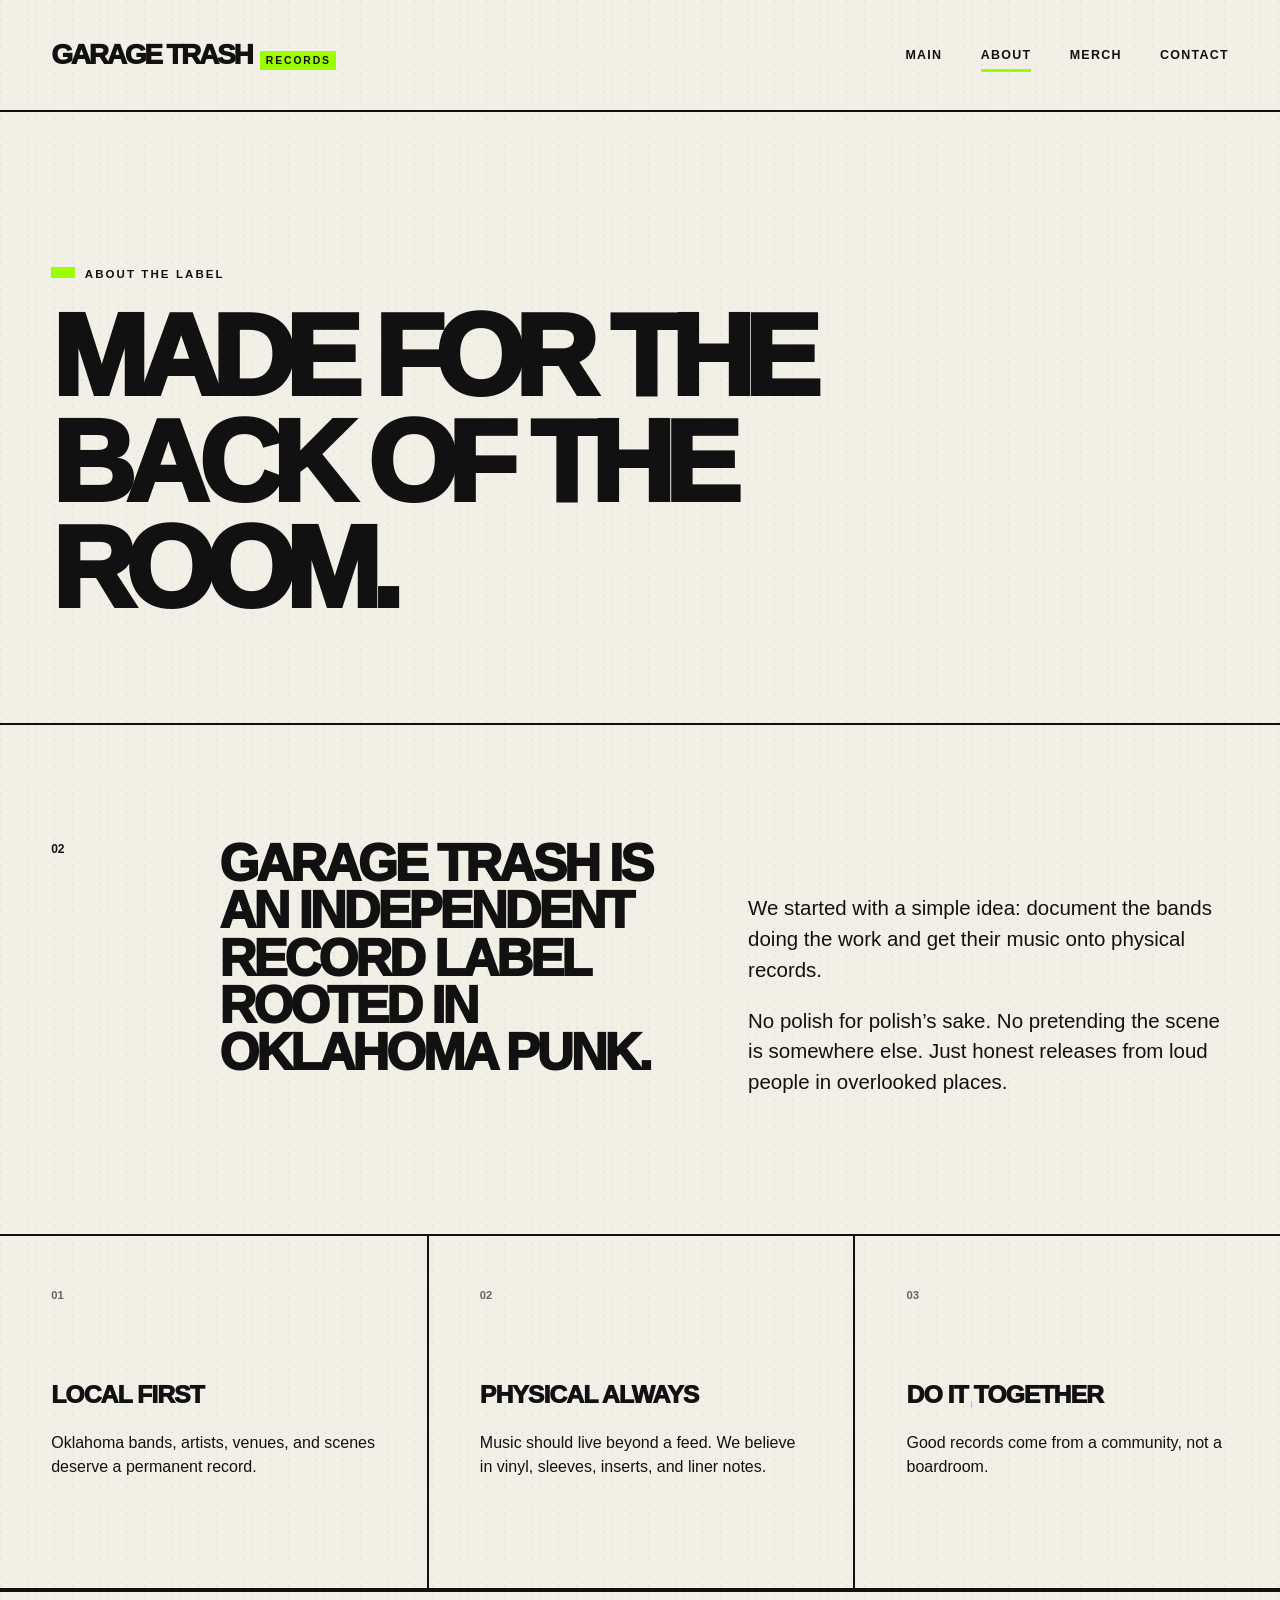
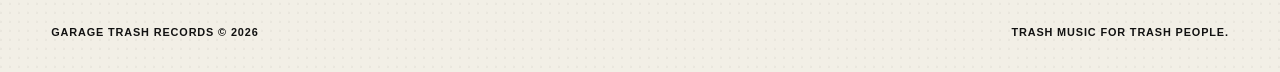
==== about.html @ 35a4554d "scaffold proof of concept" ====
<!doctype html>
<html lang="en">
<head>
  <meta charset="utf-8">
  <meta name="viewport" content="width=device-width, initial-scale=1">
  <meta name="description" content="About Garage Trash Records, an independent Oklahoma punk label.">
  <title>About | Garage Trash Records</title>
  <link rel="stylesheet" href="styles.css">
</head>
<body>
  <a class="skip-link" href="#main-content">Skip to content</a>

  <header class="site-header">
    <a class="wordmark" href="index.html" aria-label="Garage Trash Records home">
      <span>Garage Trash</span>
      <small>Records</small>
    </a>
    <nav class="site-nav" aria-label="Main navigation">
      <a href="index.html">Main</a>
      <a href="about.html" aria-current="page">About</a>
      <a href="merch.html">Merch</a>
      <a href="contact.html">Contact</a>
    </nav>
  </header>

  <main id="main-content">
    <header class="page-hero">
      <p class="eyebrow">About the label</p>
      <h1>Made for the<br>back of the room.</h1>
    </header>

    <section class="story-grid">
      <p class="section-number" aria-hidden="true">02</p>
      <div>
        <h2>Garage Trash is an independent record label rooted in Oklahoma punk.</h2>
      </div>
      <div class="prose">
        <p>We started with a simple idea: document the bands doing the work and get their music onto physical records.</p>
        <p>No polish for polish’s sake. No pretending the scene is somewhere else. Just honest releases from loud people in overlooked places.</p>
      </div>
    </section>

    <section class="values" aria-label="Our values">
      <article>
        <span>01</span>
        <h3>Local first</h3>
        <p>Oklahoma bands, artists, venues, and scenes deserve a permanent record.</p>
      </article>
      <article>
        <span>02</span>
        <h3>Physical always</h3>
        <p>Music should live beyond a feed. We believe in vinyl, sleeves, inserts, and liner notes.</p>
      </article>
      <article>
        <span>03</span>
        <h3>Do it together</h3>
        <p>Good records come from a community, not a boardroom.</p>
      </article>
    </section>
  </main>

  <footer class="site-footer">
    <p>Garage Trash Records <span aria-hidden="true">©</span> 2026</p>
    <p>Trash music for trash people.</p>
  </footer>
</body>
</html>
---- styles.css ----
:root {
  --ink: #111111;
  --paper: #f2efe6;
  --green: #9cff00;
  --white: #ffffff;
  --line: 2px solid var(--ink);
  --gutter: clamp(1rem, 4vw, 4rem);
}

* {
  box-sizing: border-box;
}

html {
  scroll-behavior: smooth;
}

body {
  margin: 0;
  color: var(--ink);
  background:
    radial-gradient(circle at 10% 20%, rgb(17 17 17 / 4%) 0 1px, transparent 1.5px) 0 0 / 9px 9px,
    var(--paper);
  font-family: Arial, Helvetica, sans-serif;
  font-size: 1rem;
  line-height: 1.5;
}

img {
  display: block;
  max-width: 100%;
}

a {
  color: inherit;
}

.skip-link {
  position: fixed;
  z-index: 100;
  top: 0.5rem;
  left: 0.5rem;
  padding: 0.7rem 1rem;
  background: var(--green);
  font-weight: 900;
  transform: translateY(-150%);
}

.skip-link:focus {
  transform: translateY(0);
}

.site-header {
  display: flex;
  align-items: center;
  justify-content: space-between;
  min-height: 7rem;
  padding: 1rem var(--gutter);
  border-bottom: var(--line);
}

.wordmark {
  display: inline-flex;
  align-items: baseline;
  gap: 0.55rem;
  text-decoration: none;
  text-transform: uppercase;
}

.wordmark span {
  font-size: clamp(1.15rem, 2.4vw, 1.75rem);
  font-weight: 1000;
  letter-spacing: -0.08em;
}

.wordmark small {
  padding: 0.1rem 0.35rem;
  background: var(--green);
  font-size: 0.65rem;
  font-weight: 900;
  letter-spacing: 0.18em;
}

.site-nav {
  display: flex;
  gap: clamp(1rem, 3vw, 2.5rem);
}

.site-nav a {
  position: relative;
  font-size: 0.78rem;
  font-weight: 900;
  letter-spacing: 0.1em;
  text-decoration: none;
  text-transform: uppercase;
}

.site-nav a::after {
  position: absolute;
  right: 0;
  bottom: -0.45rem;
  left: 0;
  height: 3px;
  background: var(--green);
  content: "";
  transform: scaleX(0);
  transition: transform 160ms ease;
}

.site-nav a:hover::after,
.site-nav a:focus-visible::after,
.site-nav a[aria-current="page"]::after {
  transform: scaleX(1);
}

.hero {
  display: grid;
  grid-template-columns: minmax(0, 1fr) minmax(20rem, 0.8fr);
  min-height: calc(100vh - 7rem);
  border-bottom: var(--line);
}

.hero-copy {
  display: flex;
  flex-direction: column;
  justify-content: center;
  padding: clamp(3rem, 8vw, 8rem) var(--gutter);
}

.eyebrow {
  margin: 0 0 1.25rem;
  font-size: 0.72rem;
  font-weight: 900;
  letter-spacing: 0.18em;
  text-transform: uppercase;
}

.eyebrow::before {
  display: inline-block;
  width: 1.5rem;
  height: 0.65rem;
  margin-right: 0.6rem;
  background: var(--green);
  content: "";
}

h1,
h2,
h3,
p {
  margin-top: 0;
}

h1,
h2,
h3 {
  line-height: 0.92;
  text-transform: uppercase;
}

h1 {
  max-width: 10ch;
  margin-bottom: 2rem;
  font-size: clamp(3.8rem, 9vw, 9rem);
  font-weight: 1000;
  letter-spacing: -0.085em;
}

h2 {
  font-size: clamp(2rem, 5vw, 4.75rem);
  font-weight: 1000;
  letter-spacing: -0.06em;
}

h3 {
  font-size: 1.55rem;
  font-weight: 1000;
  letter-spacing: -0.04em;
}

.intro {
  max-width: 38rem;
  margin-bottom: 2rem;
  font-size: clamp(1.05rem, 1.6vw, 1.35rem);
}

.button-row {
  display: flex;
  align-items: center;
  flex-wrap: wrap;
  gap: 1.4rem;
}

.button {
  display: inline-block;
  width: fit-content;
  padding: 0.95rem 1.2rem;
  border: var(--line);
  background: var(--green);
  box-shadow: 5px 5px 0 var(--ink);
  font-size: 0.78rem;
  font-weight: 900;
  letter-spacing: 0.08em;
  text-decoration: none;
  text-transform: uppercase;
  transition: box-shadow 120ms ease, transform 120ms ease;
}

.button:hover,
.button:focus-visible {
  box-shadow: 2px 2px 0 var(--ink);
  transform: translate(3px, 3px);
}

.button-dark {
  border-color: var(--paper);
  color: var(--ink);
  box-shadow: 5px 5px 0 var(--paper);
}

.text-link {
  font-weight: 900;
  text-underline-offset: 0.3rem;
}

.hero-art {
  position: relative;
  min-height: 35rem;
  margin: 0;
  overflow: hidden;
  border-left: var(--line);
  background: var(--ink);
}

.hero-art::after {
  position: absolute;
  right: -2rem;
  bottom: 3rem;
  padding: 0.25rem 3rem;
  border: 2px solid var(--ink);
  background: var(--green);
  content: "PLAY LOUD";
  font-weight: 1000;
  letter-spacing: 0.12em;
  transform: rotate(-8deg);
}

.hero-art img {
  width: 100%;
  height: 100%;
  object-fit: cover;
  filter: contrast(1.08);
}

.announcement {
  display: grid;
  grid-template-columns: 1.2fr 1fr auto;
  align-items: center;
  gap: 3rem;
  padding: clamp(3rem, 6vw, 6rem) var(--gutter);
  color: var(--paper);
  background: var(--ink);
  border-bottom: var(--line);
}

.announcement h2 {
  margin-bottom: 0;
  color: var(--green);
}

.announcement p {
  max-width: 32rem;
  margin-bottom: 0;
  font-size: 1.1rem;
}

.manifesto,
.story-grid {
  display: grid;
  grid-template-columns: 0.25fr 1fr 1fr;
  gap: 3rem;
  padding: clamp(4rem, 9vw, 9rem) var(--gutter);
}

.manifesto > p:last-child,
.story-grid .prose {
  max-width: 31rem;
  align-self: end;
  font-size: clamp(1.1rem, 1.6vw, 1.35rem);
}

.section-number {
  font-size: 0.75rem;
  font-weight: 900;
}

.page-hero {
  padding: clamp(5rem, 12vw, 11rem) var(--gutter) clamp(4rem, 8vw, 7rem);
  border-bottom: var(--line);
}

.page-hero h1 {
  max-width: 12ch;
  margin-bottom: 0;
}

.page-hero.compact {
  padding-block: clamp(4rem, 8vw, 7rem);
}

.story-grid {
  border-bottom: var(--line);
}

.story-grid h2 {
  font-size: clamp(2rem, 4vw, 4rem);
}

.values {
  display: grid;
  grid-template-columns: repeat(3, 1fr);
  border-bottom: var(--line);
}

.values article {
  min-height: 22rem;
  padding: clamp(2rem, 4vw, 4rem);
}

.values article + article {
  border-left: var(--line);
}

.values span {
  display: block;
  margin-bottom: 5rem;
  color: #666;
  font-size: 0.7rem;
  font-weight: 900;
}

.values h3 {
  text-decoration: underline;
  text-decoration-color: var(--green);
  text-decoration-thickness: 0.45rem;
  text-underline-offset: -0.1rem;
}

.values p {
  max-width: 23rem;
}

.product-feature {
  display: grid;
  grid-template-columns: minmax(20rem, 0.9fr) 1.1fr;
  gap: clamp(3rem, 8vw, 8rem);
  align-items: center;
  padding: clamp(3rem, 8vw, 8rem) var(--gutter);
  border-bottom: var(--line);
}

.record-art {
  position: relative;
  isolation: isolate;
}

.record-art img {
  position: relative;
  z-index: 2;
  width: min(100%, 36rem);
  aspect-ratio: 1;
  border: var(--line);
  object-fit: cover;
  box-shadow: 12px 12px 0 var(--green);
}

.record-disc {
  position: absolute;
  z-index: 1;
  top: 5%;
  right: -12%;
  width: 90%;
  aspect-ratio: 1;
  border-radius: 50%;
  background: repeating-radial-gradient(circle, #222 0 4px, #111 5px 8px);
}

.record-disc::after {
  position: absolute;
  top: 39%;
  left: 39%;
  width: 22%;
  aspect-ratio: 1;
  border-radius: 50%;
  background: var(--green);
  content: "";
}

.product-copy {
  position: relative;
  z-index: 3;
}

.product-copy h2 {
  margin-bottom: 1.5rem;
}

.product-copy > p:not(.eyebrow) {
  max-width: 38rem;
  font-size: 1.1rem;
}

.product-price {
  font-weight: 900;
  text-transform: uppercase;
}

.product-copy .button {
  margin-block: 1rem 2.5rem;
}

.release-details {
  max-width: 38rem;
  margin: 0;
  border-top: var(--line);
}

.release-details div {
  display: grid;
  grid-template-columns: 8rem 1fr;
  padding: 0.75rem 0;
  border-bottom: 1px solid var(--ink);
}

.release-details dt {
  font-size: 0.7rem;
  font-weight: 900;
  letter-spacing: 0.1em;
  text-transform: uppercase;
}

.release-details dd {
  margin: 0;
}

.empty-shelf {
  padding: clamp(4rem, 9vw, 9rem) var(--gutter);
  background: var(--green);
}

.empty-shelf h2 {
  max-width: 16ch;
  margin-bottom: 0;
}

.contact-grid {
  display: grid;
  grid-template-columns: repeat(2, 1fr);
  border-bottom: var(--line);
}

.contact-grid > div {
  min-height: 28rem;
  padding: clamp(3rem, 6vw, 6rem) var(--gutter);
}

.contact-grid > div + div {
  border-left: var(--line);
}

.contact-grid h2 {
  font-size: clamp(1.8rem, 4vw, 4rem);
  text-transform: none;
}

.contact-grid h2 a {
  text-decoration-color: var(--green);
  text-decoration-thickness: 0.4rem;
  text-underline-offset: 0.15rem;
}

.contact-grid p:last-child {
  max-width: 32rem;
  font-size: 1.1rem;
}

.contact-note {
  display: flex;
  align-items: center;
  justify-content: center;
  gap: 1rem;
  padding: 3rem var(--gutter);
  color: var(--paper);
  background: var(--ink);
  text-align: center;
}

.contact-note span {
  color: var(--green);
  font-size: 1.5rem;
}

.contact-note p {
  margin: 0;
}

.site-footer {
  display: flex;
  justify-content: space-between;
  gap: 2rem;
  padding: 2rem var(--gutter);
  border-top: var(--line);
  font-size: 0.68rem;
  font-weight: 900;
  letter-spacing: 0.08em;
  text-transform: uppercase;
}

.site-footer p {
  margin: 0;
}

@media (max-width: 800px) {
  .site-header {
    align-items: flex-start;
    flex-direction: column;
    gap: 1.25rem;
    padding-block: 1.25rem;
  }

  .site-nav {
    width: 100%;
    justify-content: space-between;
    gap: 0.5rem;
  }

  .hero,
  .product-feature {
    grid-template-columns: 1fr;
  }

  .hero {
    min-height: auto;
  }

  .hero-art {
    min-height: 75vw;
    border-top: var(--line);
    border-left: 0;
  }

  .announcement {
    grid-template-columns: 1fr;
    gap: 1.5rem;
  }

  .manifesto,
  .story-grid {
    grid-template-columns: 2rem 1fr;
    gap: 1rem;
  }

  .manifesto > p:last-child,
  .story-grid .prose {
    grid-column: 2;
  }

  .values {
    grid-template-columns: 1fr;
  }

  .values article {
    min-height: auto;
  }

  .values article + article {
    border-top: var(--line);
    border-left: 0;
  }

  .values span {
    margin-bottom: 3rem;
  }

  .record-art {
    max-width: 80vw;
  }

  .contact-grid {
    grid-template-columns: 1fr;
  }

  .contact-grid > div {
    min-height: auto;
  }

  .contact-grid > div + div {
    border-top: var(--line);
    border-left: 0;
  }
}

@media (max-width: 480px) {
  h1 {
    font-size: clamp(3.25rem, 19vw, 5rem);
  }

  .site-nav a {
    font-size: 0.65rem;
  }

  .wordmark small {
    display: none;
  }

  .release-details div {
    grid-template-columns: 6rem 1fr;
  }

  .site-footer {
    flex-direction: column;
    gap: 0.5rem;
  }
}

@media (prefers-reduced-motion: reduce) {
  html {
    scroll-behavior: auto;
  }

  *,
  *::before,
  *::after {
    transition-duration: 0.01ms !important;
  }
}
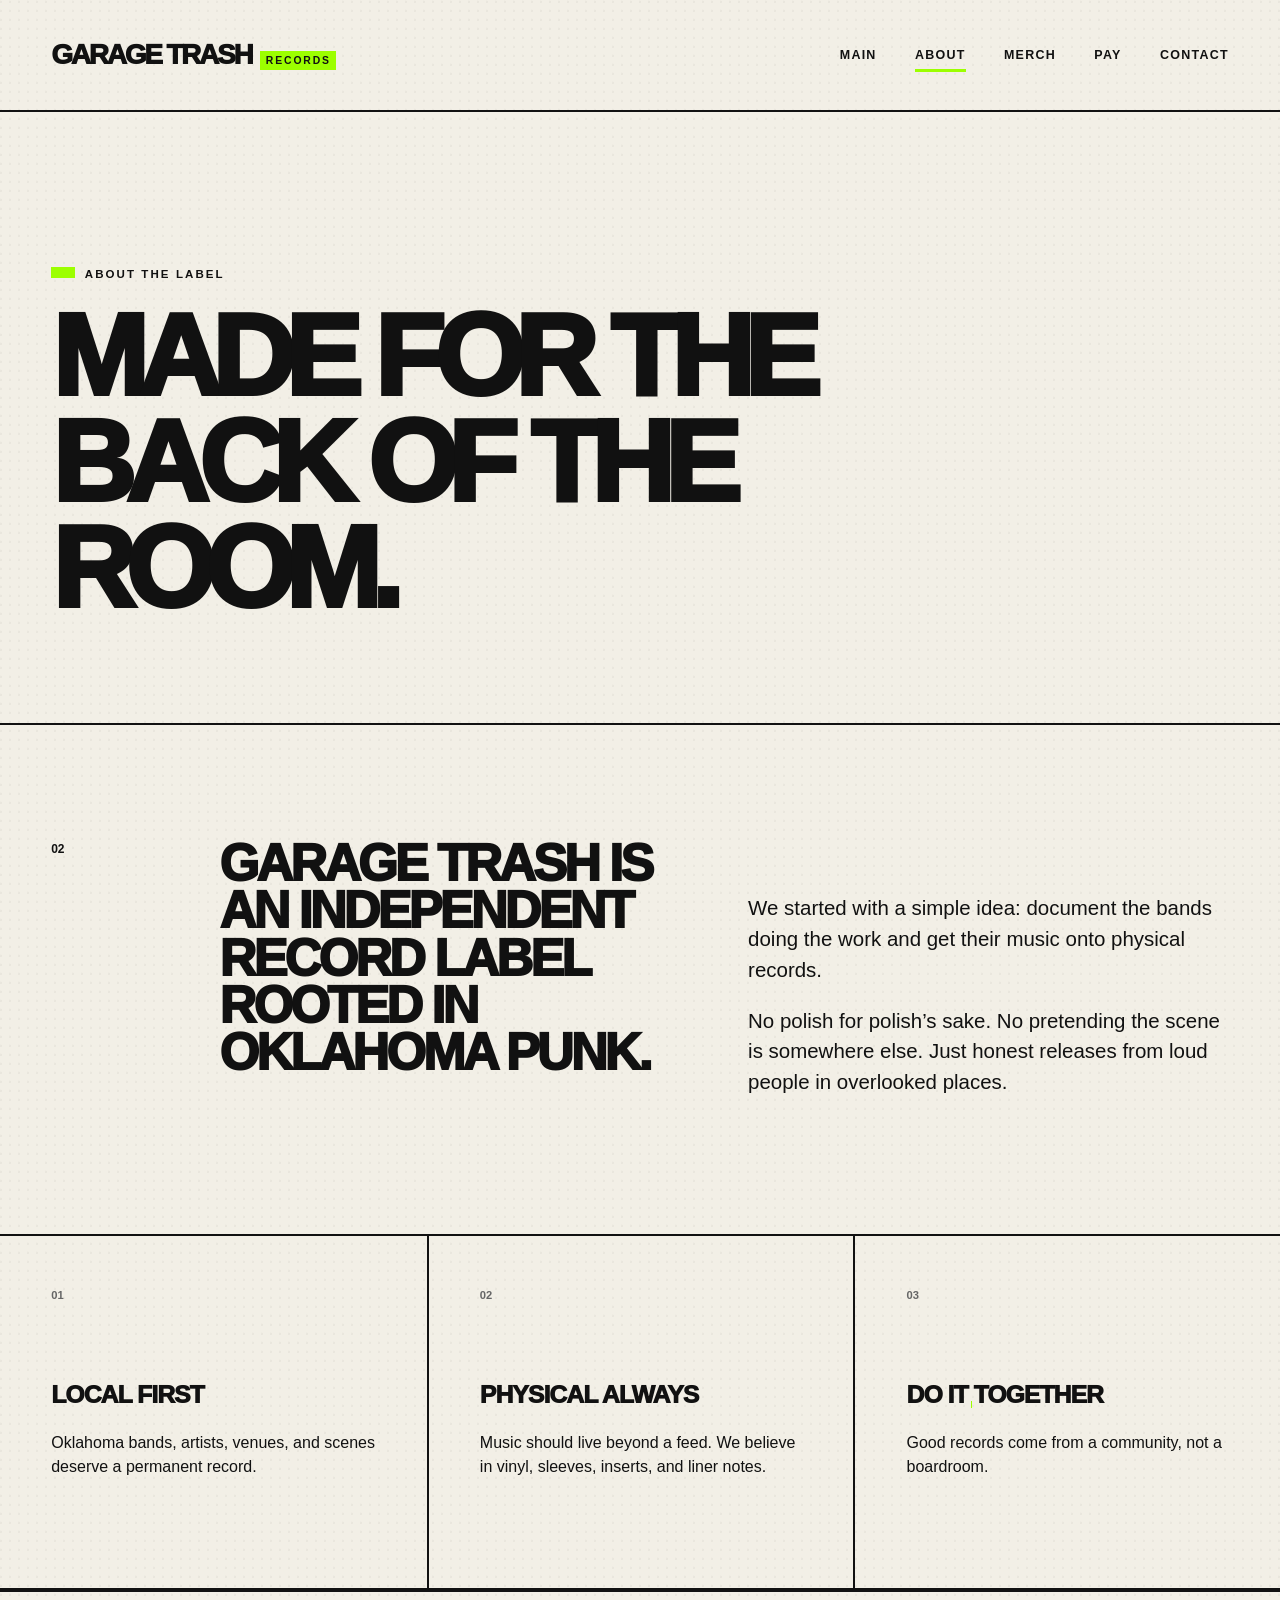
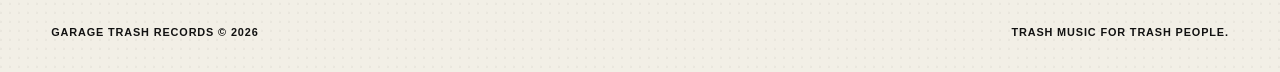
==== commit 0e85f49a: "pay page" ====
--- a/about.html
+++ b/about.html
@@ -19,6 +19,7 @@
       <a href="index.html">Main</a>
       <a href="about.html" aria-current="page">About</a>
       <a href="merch.html">Merch</a>
+      <a href="pay.html">Pay</a>
       <a href="contact.html">Contact</a>
     </nav>
   </header>
--- a/styles.css
+++ b/styles.css
@@ -415,7 +415,11 @@
   text-transform: uppercase;
 }
 
-.product-copy .button {
+.product-copy > .button {
+  margin-block: 1rem 2.5rem;
+}
+
+.product-actions {
   margin-block: 1rem 2.5rem;
 }
 
@@ -504,6 +508,139 @@
   margin: 0;
 }
 
+.payment-main {
+  min-height: calc(100vh - 7rem);
+}
+
+.payment-hero {
+  display: grid;
+  grid-template-columns: minmax(0, 1fr) minmax(18rem, 0.55fr);
+  align-items: end;
+  gap: clamp(2rem, 8vw, 8rem);
+  padding: clamp(4rem, 9vw, 8rem) var(--gutter);
+  border-bottom: var(--line);
+}
+
+.payment-hero .eyebrow {
+  grid-column: 1 / -1;
+  margin-bottom: clamp(-1rem, -2vw, -2rem);
+}
+
+.payment-hero h1 {
+  margin-bottom: 0;
+}
+
+.payment-hero > p:last-child {
+  max-width: 34rem;
+  margin-bottom: 0.75rem;
+  font-size: clamp(1.05rem, 1.8vw, 1.35rem);
+}
+
+.payment-options {
+  display: grid;
+  grid-template-columns: minmax(18rem, 0.8fr) minmax(22rem, 1.2fr);
+  gap: clamp(3rem, 8vw, 8rem);
+  padding: clamp(3rem, 8vw, 7rem) var(--gutter);
+  color: var(--paper);
+  background: var(--ink);
+}
+
+.payment-heading {
+  display: grid;
+  grid-template-columns: 2rem 1fr;
+  gap: 1rem;
+}
+
+.payment-heading h2 {
+  margin-bottom: 0;
+  color: var(--green);
+}
+
+.payment-list {
+  border-top: 2px solid var(--paper);
+}
+
+.payment-option {
+  display: grid;
+  grid-template-columns: 3.25rem 1fr auto;
+  align-items: center;
+  gap: 1rem;
+  min-height: 6.75rem;
+  padding: 1rem 0.5rem;
+  border-bottom: 2px solid var(--paper);
+  text-decoration: none;
+  transition: color 120ms ease, padding 120ms ease;
+}
+
+.payment-option:hover,
+.payment-option:focus-visible {
+  padding-inline: 1rem;
+  color: var(--green);
+}
+
+.payment-option:focus-visible {
+  outline: 3px solid var(--green);
+  outline-offset: 4px;
+}
+
+.payment-mark {
+  display: grid;
+  width: 3.25rem;
+  aspect-ratio: 1;
+  place-items: center;
+  border: 2px solid currentColor;
+  font-size: 1.4rem;
+  font-weight: 1000;
+}
+
+.payment-name {
+  font-size: clamp(1.45rem, 3vw, 2.25rem);
+  font-weight: 1000;
+  letter-spacing: -0.04em;
+  line-height: 1;
+  text-transform: uppercase;
+}
+
+.payment-name small {
+  display: block;
+  margin-top: 0.55rem;
+  font-size: 0.7rem;
+  font-weight: 700;
+  letter-spacing: 0.06em;
+  line-height: 1.2;
+  text-transform: none;
+}
+
+.payment-arrow {
+  font-size: 1.75rem;
+  font-weight: 900;
+}
+
+.payment-reminder {
+  display: flex;
+  align-items: center;
+  justify-content: center;
+  gap: 1.25rem;
+  padding: 2.5rem var(--gutter);
+  background: var(--green);
+}
+
+.payment-reminder span {
+  display: grid;
+  flex: 0 0 auto;
+  width: 2.5rem;
+  aspect-ratio: 1;
+  place-items: center;
+  border: var(--line);
+  border-radius: 50%;
+  font-weight: 1000;
+}
+
+.payment-reminder p {
+  max-width: 58rem;
+  margin: 0;
+}
+
 .site-footer {
   display: flex;
   justify-content: space-between;
@@ -535,7 +672,9 @@
   }
 
   .hero,
-  .product-feature {
+  .product-feature,
+  .payment-hero,
+  .payment-options {
     grid-template-columns: 1fr;
   }
 
@@ -598,6 +737,11 @@
     border-top: var(--line);
     border-left: 0;
   }
+
+  .payment-hero .eyebrow {
+    grid-column: auto;
+    margin-bottom: 0;
+  }
 }
 
 @media (max-width: 480px) {
@@ -606,7 +750,7 @@
   }
 
   .site-nav a {
-    font-size: 0.65rem;
+    font-size: 0.6rem;
   }
 
   .wordmark small {
@@ -620,6 +764,19 @@
   .site-footer {
     flex-direction: column;
     gap: 0.5rem;
+  }
+
+  .payment-option {
+    grid-template-columns: 2.75rem 1fr auto;
+    min-height: 6rem;
+  }
+
+  .payment-mark {
+    width: 2.75rem;
+  }
+
+  .payment-reminder {
+    align-items: flex-start;
   }
 }
 
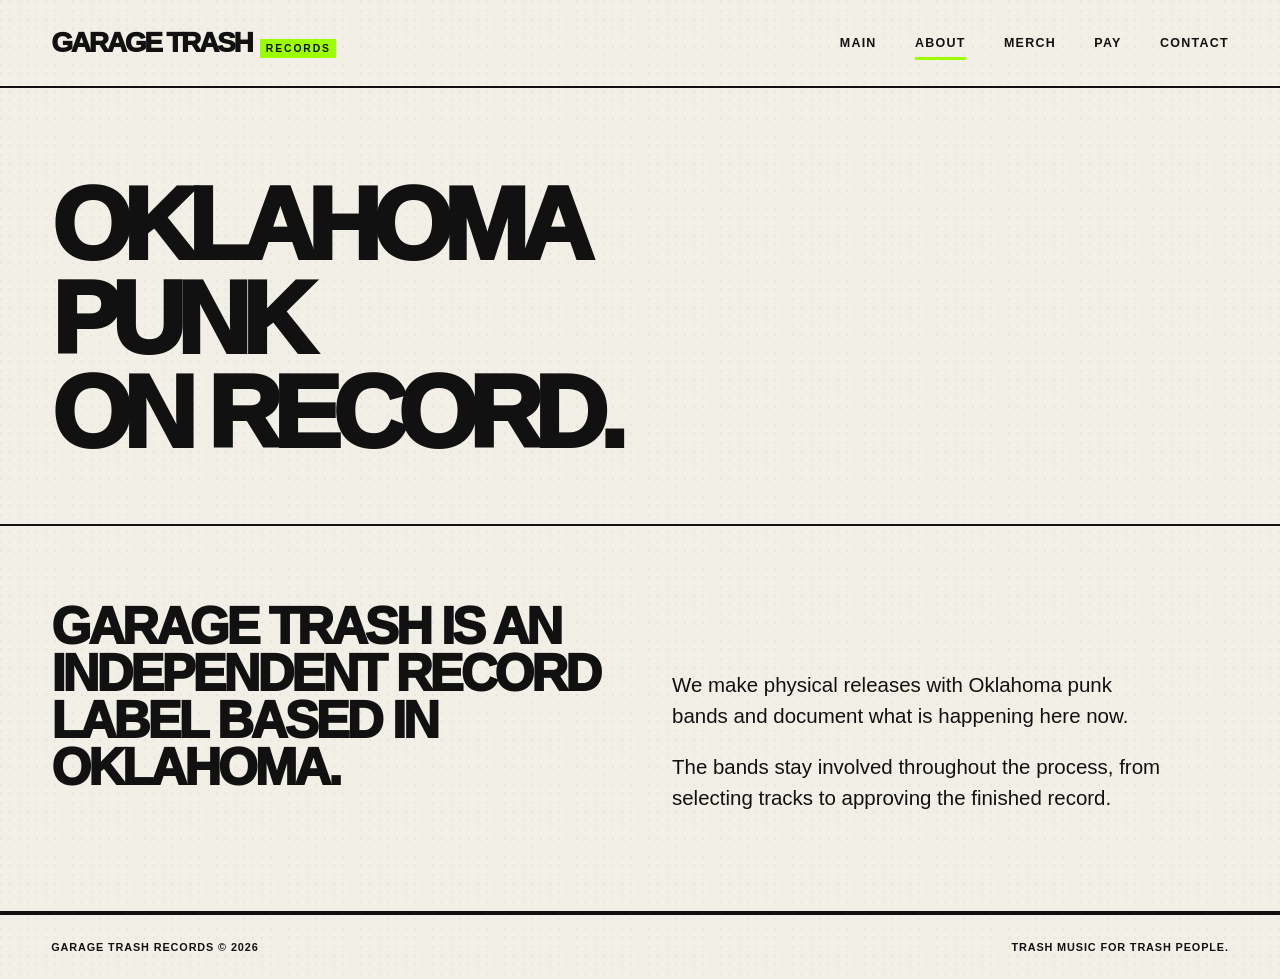
==== commit 6c33b47a: "edits, plus venmo" ====
--- a/about.html
+++ b/about.html
@@ -26,37 +26,17 @@
 
   <main id="main-content">
     <header class="page-hero">
-      <p class="eyebrow">About the label</p>
-      <h1>Made for the<br>back of the room.</h1>
+      <h1>Oklahoma punk<br>on record.</h1>
     </header>
 
     <section class="story-grid">
-      <p class="section-number" aria-hidden="true">02</p>
       <div>
-        <h2>Garage Trash is an independent record label rooted in Oklahoma punk.</h2>
+        <h2>Garage Trash is an independent record label based in Oklahoma.</h2>
       </div>
       <div class="prose">
-        <p>We started with a simple idea: document the bands doing the work and get their music onto physical records.</p>
-        <p>No polish for polish’s sake. No pretending the scene is somewhere else. Just honest releases from loud people in overlooked places.</p>
+        <p>We make physical releases with Oklahoma punk bands and document what is happening here now.</p>
+        <p>The bands stay involved throughout the process, from selecting tracks to approving the finished record.</p>
       </div>
-    </section>
-
-    <section class="values" aria-label="Our values">
-      <article>
-        <span>01</span>
-        <h3>Local first</h3>
-        <p>Oklahoma bands, artists, venues, and scenes deserve a permanent record.</p>
-      </article>
-      <article>
-        <span>02</span>
-        <h3>Physical always</h3>
-        <p>Music should live beyond a feed. We believe in vinyl, sleeves, inserts, and liner notes.</p>
-      </article>
-      <article>
-        <span>03</span>
-        <h3>Do it together</h3>
-        <p>Good records come from a community, not a boardroom.</p>
-      </article>
     </section>
   </main>
 
--- a/styles.css
+++ b/styles.css
@@ -54,8 +54,8 @@
   display: flex;
   align-items: center;
   justify-content: space-between;
-  min-height: 7rem;
-  padding: 1rem var(--gutter);
+  min-height: 5.5rem;
+  padding: 0.85rem var(--gutter);
   border-bottom: var(--line);
 }
 
@@ -116,7 +116,7 @@
 .hero {
   display: grid;
   grid-template-columns: minmax(0, 1fr) minmax(20rem, 0.8fr);
-  min-height: calc(100vh - 7rem);
+  min-height: clamp(38rem, calc(100vh - 5.5rem), 52rem);
   border-bottom: var(--line);
 }
 
@@ -124,7 +124,7 @@
   display: flex;
   flex-direction: column;
   justify-content: center;
-  padding: clamp(3rem, 8vw, 8rem) var(--gutter);
+  padding: clamp(3rem, 6vw, 6rem) var(--gutter);
 }
 
 .eyebrow {
@@ -146,14 +146,12 @@
 
 h1,
 h2,
-h3,
 p {
   margin-top: 0;
 }
 
 h1,
-h2,
-h3 {
+h2 {
   line-height: 0.92;
   text-transform: uppercase;
 }
@@ -170,12 +168,6 @@
   font-size: clamp(2rem, 5vw, 4.75rem);
   font-weight: 1000;
   letter-spacing: -0.06em;
-}
-
-h3 {
-  font-size: 1.55rem;
-  font-weight: 1000;
-  letter-spacing: -0.04em;
 }
 
 .intro {
@@ -256,8 +248,8 @@
   display: grid;
   grid-template-columns: 1.2fr 1fr auto;
   align-items: center;
-  gap: 3rem;
-  padding: clamp(3rem, 6vw, 6rem) var(--gutter);
+  gap: clamp(1.5rem, 3vw, 3rem);
+  padding: clamp(2.5rem, 4vw, 4rem) var(--gutter);
   color: var(--paper);
   background: var(--ink);
   border-bottom: var(--line);
@@ -277,9 +269,9 @@
 .manifesto,
 .story-grid {
   display: grid;
-  grid-template-columns: 0.25fr 1fr 1fr;
-  gap: 3rem;
-  padding: clamp(4rem, 9vw, 9rem) var(--gutter);
+  grid-template-columns: 1fr 1fr;
+  gap: clamp(2rem, 5vw, 5rem);
+  padding: clamp(3rem, 6vw, 6rem) var(--gutter);
 }
 
 .manifesto > p:last-child,
@@ -289,23 +281,19 @@
   font-size: clamp(1.1rem, 1.6vw, 1.35rem);
 }
 
-.section-number {
-  font-size: 0.75rem;
-  font-weight: 900;
-}
-
 .page-hero {
-  padding: clamp(5rem, 12vw, 11rem) var(--gutter) clamp(4rem, 8vw, 7rem);
+  padding: clamp(3.5rem, 7vw, 7rem) var(--gutter) clamp(3rem, 5vw, 5rem);
   border-bottom: var(--line);
 }
 
 .page-hero h1 {
   max-width: 12ch;
   margin-bottom: 0;
+  font-size: clamp(3.8rem, 8vw, 7rem);
 }
 
 .page-hero.compact {
-  padding-block: clamp(4rem, 8vw, 7rem);
+  padding-block: clamp(3rem, 5vw, 5rem);
 }
 
 .story-grid {
@@ -316,46 +304,12 @@
   font-size: clamp(2rem, 4vw, 4rem);
 }
 
-.values {
-  display: grid;
-  grid-template-columns: repeat(3, 1fr);
-  border-bottom: var(--line);
-}
-
-.values article {
-  min-height: 22rem;
-  padding: clamp(2rem, 4vw, 4rem);
-}
-
-.values article + article {
-  border-left: var(--line);
-}
-
-.values span {
-  display: block;
-  margin-bottom: 5rem;
-  color: #666;
-  font-size: 0.7rem;
-  font-weight: 900;
-}
-
-.values h3 {
-  text-decoration: underline;
-  text-decoration-color: var(--green);
-  text-decoration-thickness: 0.45rem;
-  text-underline-offset: -0.1rem;
-}
-
-.values p {
-  max-width: 23rem;
-}
-
 .product-feature {
   display: grid;
   grid-template-columns: minmax(20rem, 0.9fr) 1.1fr;
-  gap: clamp(3rem, 8vw, 8rem);
+  gap: clamp(3rem, 6vw, 6rem);
   align-items: center;
-  padding: clamp(3rem, 8vw, 8rem) var(--gutter);
+  padding: clamp(3rem, 6vw, 6rem) var(--gutter);
   border-bottom: var(--line);
 }
 
@@ -415,12 +369,8 @@
   text-transform: uppercase;
 }
 
-.product-copy > .button {
-  margin-block: 1rem 2.5rem;
-}
-
 .product-actions {
-  margin-block: 1rem 2.5rem;
+  margin-block: 1rem 2rem;
 }
 
 .release-details {
@@ -448,7 +398,7 @@
 }
 
 .empty-shelf {
-  padding: clamp(4rem, 9vw, 9rem) var(--gutter);
+  padding: clamp(3rem, 5vw, 5rem) var(--gutter);
   background: var(--green);
 }
 
@@ -464,8 +414,7 @@
 }
 
 .contact-grid > div {
-  min-height: 28rem;
-  padding: clamp(3rem, 6vw, 6rem) var(--gutter);
+  padding: clamp(3rem, 4.5vw, 4.5rem) var(--gutter);
 }
 
 .contact-grid > div + div {
@@ -488,42 +437,17 @@
   font-size: 1.1rem;
 }
 
-.contact-note {
-  display: flex;
-  align-items: center;
-  justify-content: center;
-  gap: 1rem;
-  padding: 3rem var(--gutter);
-  color: var(--paper);
-  background: var(--ink);
-  text-align: center;
-}
-
-.contact-note span {
-  color: var(--green);
-  font-size: 1.5rem;
-}
-
-.contact-note p {
-  margin: 0;
-}
-
 .payment-main {
-  min-height: calc(100vh - 7rem);
+  min-height: calc(100vh - 5.5rem);
 }
 
 .payment-hero {
   display: grid;
   grid-template-columns: minmax(0, 1fr) minmax(18rem, 0.55fr);
   align-items: end;
-  gap: clamp(2rem, 8vw, 8rem);
-  padding: clamp(4rem, 9vw, 8rem) var(--gutter);
-  border-bottom: var(--line);
-}
-
-.payment-hero .eyebrow {
-  grid-column: 1 / -1;
-  margin-bottom: clamp(-1rem, -2vw, -2rem);
+  gap: clamp(2rem, 5vw, 5rem);
+  padding: clamp(3rem, 5vw, 5rem) var(--gutter);
+  border-bottom: var(--line);
 }
 
 .payment-hero h1 {
@@ -539,16 +463,14 @@
 .payment-options {
   display: grid;
   grid-template-columns: minmax(18rem, 0.8fr) minmax(22rem, 1.2fr);
-  gap: clamp(3rem, 8vw, 8rem);
-  padding: clamp(3rem, 8vw, 7rem) var(--gutter);
+  gap: clamp(2.5rem, 5vw, 5rem);
+  padding: clamp(3rem, 5vw, 5rem) var(--gutter);
   color: var(--paper);
   background: var(--ink);
 }
 
 .payment-heading {
-  display: grid;
-  grid-template-columns: 2rem 1fr;
-  gap: 1rem;
+  align-self: center;
 }
 
 .payment-heading h2 {
@@ -565,8 +487,8 @@
   grid-template-columns: 3.25rem 1fr auto;
   align-items: center;
   gap: 1rem;
-  min-height: 6.75rem;
-  padding: 1rem 0.5rem;
+  min-height: 5.75rem;
+  padding: 0.75rem 0.5rem;
   border-bottom: 2px solid var(--paper);
   text-decoration: none;
   transition: color 120ms ease, padding 120ms ease;
@@ -621,7 +543,7 @@
   align-items: center;
   justify-content: center;
   gap: 1.25rem;
-  padding: 2.5rem var(--gutter);
+  padding: 1.75rem var(--gutter);
   background: var(--green);
 }
 
@@ -645,7 +567,7 @@
   display: flex;
   justify-content: space-between;
   gap: 2rem;
-  padding: 2rem var(--gutter);
+  padding: 1.5rem var(--gutter);
   border-top: var(--line);
   font-size: 0.68rem;
   font-weight: 900;
@@ -661,8 +583,8 @@
   .site-header {
     align-items: flex-start;
     flex-direction: column;
-    gap: 1.25rem;
-    padding-block: 1.25rem;
+    gap: 1rem;
+    padding-block: 1rem;
   }
 
   .site-nav {
@@ -695,30 +617,13 @@
 
   .manifesto,
   .story-grid {
-    grid-template-columns: 2rem 1fr;
+    grid-template-columns: 1fr;
     gap: 1rem;
   }
 
   .manifesto > p:last-child,
   .story-grid .prose {
-    grid-column: 2;
-  }
-
-  .values {
-    grid-template-columns: 1fr;
-  }
-
-  .values article {
-    min-height: auto;
-  }
-
-  .values article + article {
-    border-top: var(--line);
-    border-left: 0;
-  }
-
-  .values span {
-    margin-bottom: 3rem;
+    grid-column: auto;
   }
 
   .record-art {
@@ -738,10 +643,6 @@
     border-left: 0;
   }
 
-  .payment-hero .eyebrow {
-    grid-column: auto;
-    margin-bottom: 0;
-  }
 }
 
 @media (max-width: 480px) {
@@ -768,7 +669,7 @@
 
   .payment-option {
     grid-template-columns: 2.75rem 1fr auto;
-    min-height: 6rem;
+    min-height: 5.5rem;
   }
 
   .payment-mark {
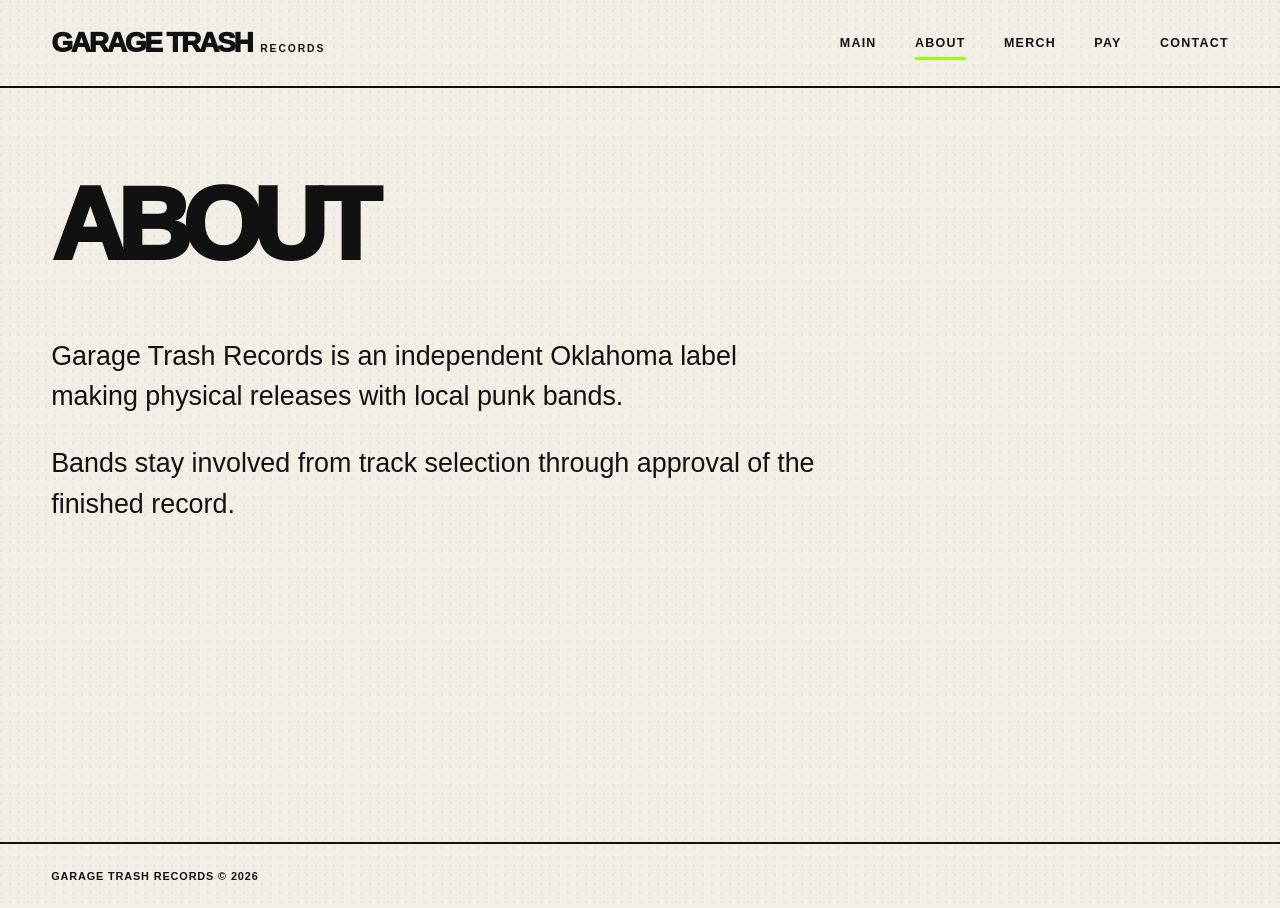
==== commit ad3c37c8: "de-troped" ====
--- a/about.html
+++ b/about.html
@@ -24,25 +24,16 @@
     </nav>
   </header>
 
-  <main id="main-content">
-    <header class="page-hero">
-      <h1>Oklahoma punk<br>on record.</h1>
-    </header>
-
-    <section class="story-grid">
-      <div>
-        <h2>Garage Trash is an independent record label based in Oklahoma.</h2>
-      </div>
-      <div class="prose">
-        <p>We make physical releases with Oklahoma punk bands and document what is happening here now.</p>
-        <p>The bands stay involved throughout the process, from selecting tracks to approving the finished record.</p>
-      </div>
-    </section>
+  <main id="main-content" class="basic-page">
+    <h1>About</h1>
+    <div class="about-copy">
+      <p>Garage Trash Records is an independent Oklahoma label making physical releases with local punk bands.</p>
+      <p>Bands stay involved from track selection through approval of the finished record.</p>
+    </div>
   </main>
 
   <footer class="site-footer">
     <p>Garage Trash Records <span aria-hidden="true">©</span> 2026</p>
-    <p>Trash music for trash people.</p>
   </footer>
 </body>
 </html>
--- a/styles.css
+++ b/styles.css
@@ -2,7 +2,6 @@
   --ink: #111111;
   --paper: #f2efe6;
   --green: #9cff00;
-  --white: #ffffff;
   --line: 2px solid var(--ink);
   --gutter: clamp(1rem, 4vw, 4rem);
 }
@@ -74,8 +73,6 @@
 }
 
 .wordmark small {
-  padding: 0.1rem 0.35rem;
-  background: var(--green);
   font-size: 0.65rem;
   font-weight: 900;
   letter-spacing: 0.18em;
@@ -127,23 +124,6 @@
   padding: clamp(3rem, 6vw, 6rem) var(--gutter);
 }
 
-.eyebrow {
-  margin: 0 0 1.25rem;
-  font-size: 0.72rem;
-  font-weight: 900;
-  letter-spacing: 0.18em;
-  text-transform: uppercase;
-}
-
-.eyebrow::before {
-  display: inline-block;
-  width: 1.5rem;
-  height: 0.65rem;
-  margin-right: 0.6rem;
-  background: var(--green);
-  content: "";
-}
-
 h1,
 h2,
 p {
@@ -189,25 +169,29 @@
   padding: 0.95rem 1.2rem;
   border: var(--line);
   background: var(--green);
-  box-shadow: 5px 5px 0 var(--ink);
   font-size: 0.78rem;
   font-weight: 900;
   letter-spacing: 0.08em;
   text-decoration: none;
   text-transform: uppercase;
-  transition: box-shadow 120ms ease, transform 120ms ease;
+  transition: color 120ms ease, background 120ms ease;
 }
 
 .button:hover,
 .button:focus-visible {
-  box-shadow: 2px 2px 0 var(--ink);
-  transform: translate(3px, 3px);
+  color: var(--paper);
+  background: var(--ink);
 }
 
 .button-dark {
   border-color: var(--paper);
   color: var(--ink);
-  box-shadow: 5px 5px 0 var(--paper);
+}
+
+.button-dark:hover,
+.button-dark:focus-visible {
+  color: var(--ink);
+  background: var(--paper);
 }
 
 .text-link {
@@ -224,19 +208,6 @@
   background: var(--ink);
 }
 
-.hero-art::after {
-  position: absolute;
-  right: -2rem;
-  bottom: 3rem;
-  padding: 0.25rem 3rem;
-  border: 2px solid var(--ink);
-  background: var(--green);
-  content: "PLAY LOUD";
-  font-weight: 1000;
-  letter-spacing: 0.12em;
-  transform: rotate(-8deg);
-}
-
 .hero-art img {
   width: 100%;
   height: 100%;
@@ -266,42 +237,24 @@
   font-size: 1.1rem;
 }
 
-.manifesto,
-.story-grid {
-  display: grid;
-  grid-template-columns: 1fr 1fr;
-  gap: clamp(2rem, 5vw, 5rem);
-  padding: clamp(3rem, 6vw, 6rem) var(--gutter);
-}
-
-.manifesto > p:last-child,
-.story-grid .prose {
-  max-width: 31rem;
-  align-self: end;
-  font-size: clamp(1.1rem, 1.6vw, 1.35rem);
-}
-
-.page-hero {
-  padding: clamp(3.5rem, 7vw, 7rem) var(--gutter) clamp(3rem, 5vw, 5rem);
+.basic-page {
+  min-height: calc(100vh - 9rem);
+  padding: clamp(3.5rem, 7vw, 7rem) var(--gutter);
   border-bottom: var(--line);
 }
 
-.page-hero h1 {
-  max-width: 12ch;
+.basic-page > h1 {
+  margin-bottom: clamp(2.5rem, 5vw, 5rem);
+  font-size: clamp(3.8rem, 8vw, 7rem);
+}
+
+.about-copy {
+  max-width: 48rem;
+  font-size: clamp(1.25rem, 2.1vw, 1.7rem);
+}
+
+.about-copy p:last-child {
   margin-bottom: 0;
-  font-size: clamp(3.8rem, 8vw, 7rem);
-}
-
-.page-hero.compact {
-  padding-block: clamp(3rem, 5vw, 5rem);
-}
-
-.story-grid {
-  border-bottom: var(--line);
-}
-
-.story-grid h2 {
-  font-size: clamp(2rem, 4vw, 4rem);
 }
 
 .product-feature {
@@ -313,53 +266,32 @@
   border-bottom: var(--line);
 }
 
-.record-art {
-  position: relative;
-  isolation: isolate;
-}
-
 .record-art img {
-  position: relative;
-  z-index: 2;
   width: min(100%, 36rem);
   aspect-ratio: 1;
   border: var(--line);
   object-fit: cover;
-  box-shadow: 12px 12px 0 var(--green);
-}
-
-.record-disc {
-  position: absolute;
-  z-index: 1;
-  top: 5%;
-  right: -12%;
-  width: 90%;
-  aspect-ratio: 1;
-  border-radius: 50%;
-  background: repeating-radial-gradient(circle, #222 0 4px, #111 5px 8px);
-}
-
-.record-disc::after {
-  position: absolute;
-  top: 39%;
-  left: 39%;
-  width: 22%;
-  aspect-ratio: 1;
-  border-radius: 50%;
-  background: var(--green);
-  content: "";
 }
 
 .product-copy {
-  position: relative;
-  z-index: 3;
-}
-
-.product-copy h2 {
+  max-width: 42rem;
+}
+
+.product-copy h1 {
+  max-width: 11ch;
   margin-bottom: 1.5rem;
-}
-
-.product-copy > p:not(.eyebrow) {
+  font-size: clamp(3rem, 5.5vw, 5.5rem);
+}
+
+.catalog-line {
+  margin-bottom: 1rem;
+  font-size: 0.75rem;
+  font-weight: 900;
+  letter-spacing: 0.1em;
+  text-transform: uppercase;
+}
+
+.product-copy > p:not(.catalog-line) {
   max-width: 38rem;
   font-size: 1.1rem;
 }
@@ -397,32 +329,21 @@
   margin: 0;
 }
 
-.empty-shelf {
-  padding: clamp(3rem, 5vw, 5rem) var(--gutter);
-  background: var(--green);
-}
-
-.empty-shelf h2 {
-  max-width: 16ch;
-  margin-bottom: 0;
-}
-
 .contact-grid {
   display: grid;
   grid-template-columns: repeat(2, 1fr);
-  border-bottom: var(--line);
+  gap: clamp(2.5rem, 6vw, 6rem);
+  padding-top: clamp(2.5rem, 4vw, 4rem);
+  border-top: var(--line);
 }
 
 .contact-grid > div {
-  padding: clamp(3rem, 4.5vw, 4.5rem) var(--gutter);
-}
-
-.contact-grid > div + div {
-  border-left: var(--line);
+  padding: 0;
 }
 
 .contact-grid h2 {
   font-size: clamp(1.8rem, 4vw, 4rem);
+  overflow-wrap: anywhere;
   text-transform: none;
 }
 
@@ -461,24 +382,14 @@
 }
 
 .payment-options {
-  display: grid;
-  grid-template-columns: minmax(18rem, 0.8fr) minmax(22rem, 1.2fr);
-  gap: clamp(2.5rem, 5vw, 5rem);
   padding: clamp(3rem, 5vw, 5rem) var(--gutter);
   color: var(--paper);
   background: var(--ink);
 }
 
-.payment-heading {
-  align-self: center;
-}
-
-.payment-heading h2 {
-  margin-bottom: 0;
-  color: var(--green);
-}
-
 .payment-list {
+  max-width: 48rem;
+  margin: 0 auto;
   border-top: 2px solid var(--paper);
 }
 
@@ -538,37 +449,8 @@
   font-weight: 900;
 }
 
-.payment-reminder {
-  display: flex;
-  align-items: center;
-  justify-content: center;
-  gap: 1.25rem;
-  padding: 1.75rem var(--gutter);
-  background: var(--green);
-}
-
-.payment-reminder span {
-  display: grid;
-  flex: 0 0 auto;
-  width: 2.5rem;
-  aspect-ratio: 1;
-  place-items: center;
-  border: var(--line);
-  border-radius: 50%;
-  font-weight: 1000;
-}
-
-.payment-reminder p {
-  max-width: 58rem;
-  margin: 0;
-}
-
 .site-footer {
-  display: flex;
-  justify-content: space-between;
-  gap: 2rem;
   padding: 1.5rem var(--gutter);
-  border-top: var(--line);
   font-size: 0.68rem;
   font-weight: 900;
   letter-spacing: 0.08em;
@@ -595,8 +477,7 @@
 
   .hero,
   .product-feature,
-  .payment-hero,
-  .payment-options {
+  .payment-hero {
     grid-template-columns: 1fr;
   }
 
@@ -615,17 +496,6 @@
     gap: 1.5rem;
   }
 
-  .manifesto,
-  .story-grid {
-    grid-template-columns: 1fr;
-    gap: 1rem;
-  }
-
-  .manifesto > p:last-child,
-  .story-grid .prose {
-    grid-column: auto;
-  }
-
   .record-art {
     max-width: 80vw;
   }
@@ -635,12 +505,12 @@
   }
 
   .contact-grid > div {
-    min-height: auto;
+    padding: 0;
   }
 
   .contact-grid > div + div {
+    padding-top: 2.5rem;
     border-top: var(--line);
-    border-left: 0;
   }
 
 }
@@ -662,11 +532,6 @@
     grid-template-columns: 6rem 1fr;
   }
 
-  .site-footer {
-    flex-direction: column;
-    gap: 0.5rem;
-  }
-
   .payment-option {
     grid-template-columns: 2.75rem 1fr auto;
     min-height: 5.5rem;
@@ -676,9 +541,6 @@
     width: 2.75rem;
   }
 
-  .payment-reminder {
-    align-items: flex-start;
-  }
 }
 
 @media (prefers-reduced-motion: reduce) {
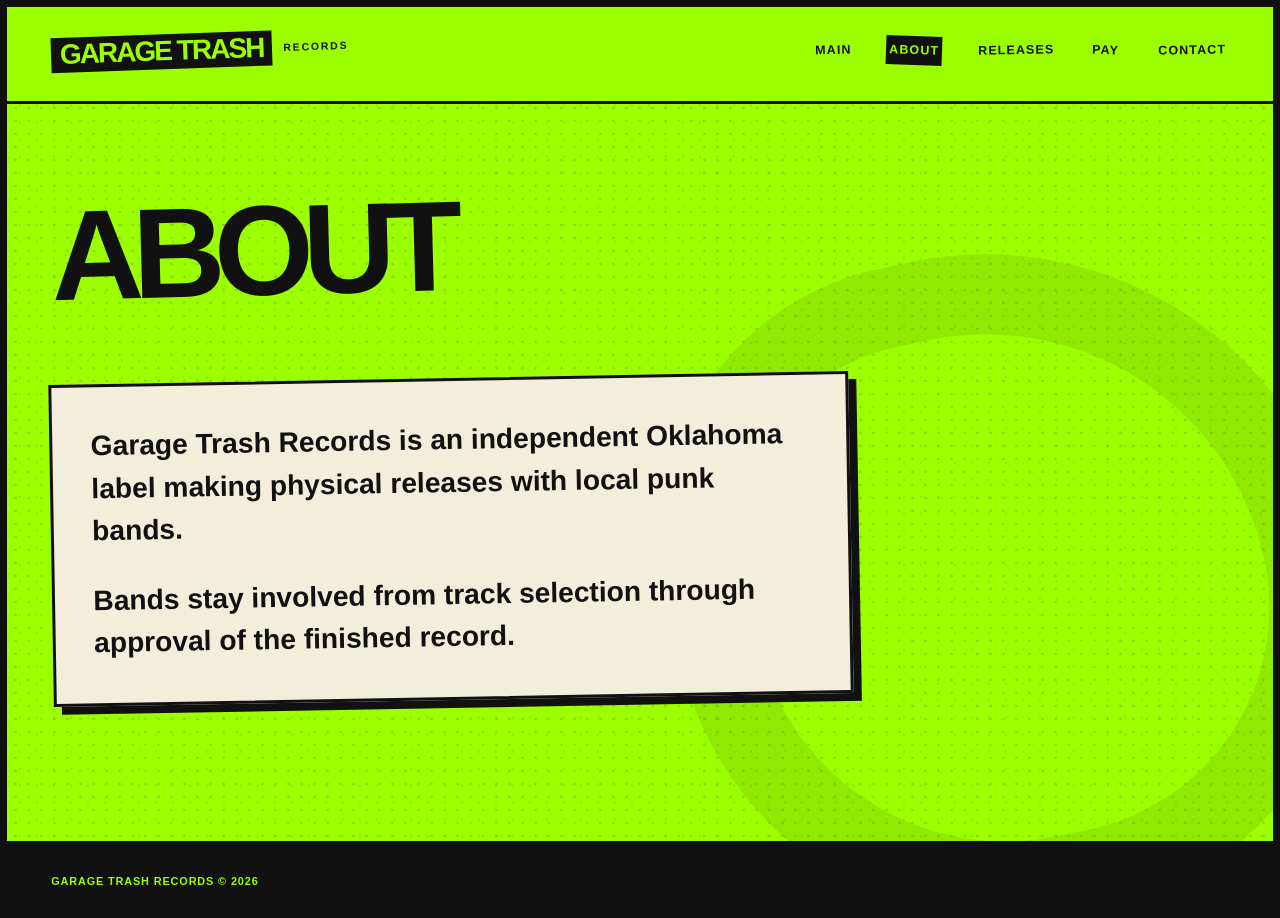
==== commit 4d88e6ac: "updated catalog page" ====
--- a/about.html
+++ b/about.html
@@ -18,7 +18,7 @@
     <nav class="site-nav" aria-label="Main navigation">
       <a href="index.html">Main</a>
       <a href="about.html" aria-current="page">About</a>
-      <a href="merch.html">Merch</a>
+      <a href="merch.html">Releases</a>
       <a href="pay.html">Pay</a>
       <a href="contact.html">Contact</a>
     </nav>
--- a/styles.css
+++ b/styles.css
@@ -1,9 +1,10 @@
 :root {
   --ink: #111111;
-  --paper: #f2efe6;
+  --paper: #f3eddc;
   --green: #9cff00;
-  --line: 2px solid var(--ink);
-  --gutter: clamp(1rem, 4vw, 4rem);
+  --line: 3px solid var(--ink);
+  --gutter: clamp(1rem, 4vw, 4.5rem);
+  --shadow: 8px 8px 0 var(--ink);
 }
 
 * {
@@ -17,14 +18,26 @@
 body {
   margin: 0;
   color: var(--ink);
-  background:
-    radial-gradient(circle at 10% 20%, rgb(17 17 17 / 4%) 0 1px, transparent 1.5px) 0 0 / 9px 9px,
-    var(--paper);
+  background-color: var(--green);
+  background-image:
+    radial-gradient(circle at 20% 30%, rgb(17 17 17 / 13%) 0 1.2px, transparent 1.7px),
+    radial-gradient(circle at 70% 80%, rgb(17 17 17 / 8%) 0 1px, transparent 1.5px);
+  background-position: 0 0, 8px 7px;
+  background-size: 13px 13px, 17px 17px;
   font-family: Arial, Helvetica, sans-serif;
   font-size: 1rem;
   line-height: 1.5;
 }
 
+body::before {
+  position: fixed;
+  z-index: 20;
+  inset: 0;
+  border: clamp(5px, 0.6vw, 10px) solid var(--ink);
+  content: "";
+  pointer-events: none;
+}
+
 img {
   display: block;
   max-width: 100%;
@@ -34,42 +47,57 @@
   color: inherit;
 }
 
+::selection {
+  color: var(--green);
+  background: var(--ink);
+}
+
 .skip-link {
   position: fixed;
   z-index: 100;
-  top: 0.5rem;
-  left: 0.5rem;
+  top: 1rem;
+  left: 1rem;
   padding: 0.7rem 1rem;
-  background: var(--green);
-  font-weight: 900;
-  transform: translateY(-150%);
+  border: var(--line);
+  background: var(--paper);
+  font-weight: 900;
+  transform: translateY(-180%);
 }
 
 .skip-link:focus {
-  transform: translateY(0);
+  transform: translateY(0) rotate(-2deg);
 }
 
 .site-header {
+  position: relative;
+  z-index: 10;
   display: flex;
   align-items: center;
   justify-content: space-between;
-  min-height: 5.5rem;
-  padding: 0.85rem var(--gutter);
+  min-height: 6.5rem;
+  padding: 1rem var(--gutter);
   border-bottom: var(--line);
+  background: var(--green);
 }
 
 .wordmark {
   display: inline-flex;
-  align-items: baseline;
-  gap: 0.55rem;
+  align-items: center;
+  gap: 0.7rem;
   text-decoration: none;
   text-transform: uppercase;
+  transform: rotate(-2deg);
 }
 
 .wordmark span {
-  font-size: clamp(1.15rem, 2.4vw, 1.75rem);
-  font-weight: 1000;
-  letter-spacing: -0.08em;
+  padding: 0.18rem 0.55rem 0.25rem;
+  color: var(--green);
+  background: var(--ink);
+  font-family: "Arial Black", Impact, sans-serif;
+  font-size: clamp(1.1rem, 2.4vw, 1.75rem);
+  font-weight: 900;
+  letter-spacing: -0.07em;
+  line-height: 1;
 }
 
 .wordmark small {
@@ -80,48 +108,64 @@
 
 .site-nav {
   display: flex;
-  gap: clamp(1rem, 3vw, 2.5rem);
+  gap: clamp(0.5rem, 2.5vw, 2rem);
 }
 
 .site-nav a {
   position: relative;
+  padding: 0.32rem 0.2rem;
   font-size: 0.78rem;
   font-weight: 900;
-  letter-spacing: 0.1em;
+  letter-spacing: 0.09em;
   text-decoration: none;
   text-transform: uppercase;
 }
 
-.site-nav a::after {
-  position: absolute;
-  right: 0;
-  bottom: -0.45rem;
-  left: 0;
-  height: 3px;
-  background: var(--green);
-  content: "";
-  transform: scaleX(0);
-  transition: transform 160ms ease;
-}
-
-.site-nav a:hover::after,
-.site-nav a:focus-visible::after,
-.site-nav a[aria-current="page"]::after {
-  transform: scaleX(1);
+.site-nav a:nth-child(even) {
+  transform: rotate(2deg);
+}
+
+.site-nav a:nth-child(odd) {
+  transform: rotate(-1deg);
+}
+
+.site-nav a:hover,
+.site-nav a:focus-visible,
+.site-nav a[aria-current="page"] {
+  color: var(--green);
+  background: var(--ink);
+  outline: 0;
 }
 
 .hero {
   display: grid;
-  grid-template-columns: minmax(0, 1fr) minmax(20rem, 0.8fr);
-  min-height: clamp(38rem, calc(100vh - 5.5rem), 52rem);
+  grid-template-columns: minmax(0, 1fr) minmax(24rem, 0.82fr);
+  min-height: clamp(42rem, calc(100vh - 6.5rem), 58rem);
   border-bottom: var(--line);
 }
 
 .hero-copy {
+  position: relative;
   display: flex;
   flex-direction: column;
   justify-content: center;
-  padding: clamp(3rem, 6vw, 6rem) var(--gutter);
+  overflow: hidden;
+  padding: clamp(4rem, 8vw, 8rem) var(--gutter);
+}
+
+.hero-copy::after {
+  position: absolute;
+  right: -2rem;
+  bottom: 1rem;
+  color: transparent;
+  font-family: "Arial Black", Impact, sans-serif;
+  font-size: clamp(8rem, 22vw, 20rem);
+  line-height: 0.7;
+  content: "*";
+  -webkit-text-stroke: 5px var(--ink);
+  transform: rotate(13deg);
+  opacity: 0.12;
+  pointer-events: none;
 }
 
 h1,
@@ -132,31 +176,54 @@
 
 h1,
 h2 {
-  line-height: 0.92;
+  font-family: "Arial Black", Impact, sans-serif;
+  font-weight: 900;
+  line-height: 0.84;
   text-transform: uppercase;
 }
 
 h1 {
-  max-width: 10ch;
+  position: relative;
+  z-index: 1;
+  max-width: 9ch;
   margin-bottom: 2rem;
-  font-size: clamp(3.8rem, 9vw, 9rem);
-  font-weight: 1000;
+  font-size: clamp(4rem, 9.2vw, 9.5rem);
   letter-spacing: -0.085em;
+  text-wrap: balance;
+  transform: rotate(-1.5deg);
 }
 
 h2 {
-  font-size: clamp(2rem, 5vw, 4.75rem);
-  font-weight: 1000;
+  font-size: clamp(2.5rem, 5.2vw, 5.2rem);
   letter-spacing: -0.06em;
 }
 
+.eyebrow,
+.catalog-line {
+  width: fit-content;
+  margin-bottom: 1.35rem;
+  padding: 0.28rem 0.55rem;
+  color: var(--paper);
+  background: var(--ink);
+  font-size: 0.7rem;
+  font-weight: 900;
+  letter-spacing: 0.12em;
+  text-transform: uppercase;
+  transform: rotate(1deg);
+}
+
 .intro {
-  max-width: 38rem;
+  position: relative;
+  z-index: 1;
+  max-width: 35rem;
   margin-bottom: 2rem;
-  font-size: clamp(1.05rem, 1.6vw, 1.35rem);
+  font-size: clamp(1.1rem, 1.8vw, 1.45rem);
+  font-weight: 700;
 }
 
 .button-row {
+  position: relative;
+  z-index: 1;
   display: flex;
   align-items: center;
   flex-wrap: wrap;
@@ -166,53 +233,73 @@
 .button {
   display: inline-block;
   width: fit-content;
-  padding: 0.95rem 1.2rem;
+  padding: 0.9rem 1.2rem;
   border: var(--line);
-  background: var(--green);
+  color: var(--green);
+  background: var(--ink);
+  box-shadow: 5px 5px 0 var(--paper);
   font-size: 0.78rem;
   font-weight: 900;
   letter-spacing: 0.08em;
   text-decoration: none;
   text-transform: uppercase;
-  transition: color 120ms ease, background 120ms ease;
+  transform: rotate(-1deg);
+  transition: box-shadow 100ms ease, transform 100ms ease;
 }
 
 .button:hover,
 .button:focus-visible {
-  color: var(--paper);
-  background: var(--ink);
+  box-shadow: 2px 2px 0 var(--paper);
+  outline: 0;
+  transform: translate(3px, 3px) rotate(1deg);
 }
 
 .button-dark {
   border-color: var(--paper);
   color: var(--ink);
-}
-
-.button-dark:hover,
-.button-dark:focus-visible {
-  color: var(--ink);
-  background: var(--paper);
+  background: var(--green);
+  box-shadow: 5px 5px 0 var(--paper);
 }
 
 .text-link {
   font-weight: 900;
-  text-underline-offset: 0.3rem;
+  text-decoration-thickness: 0.22rem;
+  text-underline-offset: 0.25rem;
+}
+
+.text-link:hover,
+.text-link:focus-visible {
+  text-decoration-style: wavy;
 }
 
 .hero-art {
   position: relative;
-  min-height: 35rem;
+  min-height: 38rem;
   margin: 0;
   overflow: hidden;
   border-left: var(--line);
   background: var(--ink);
+}
+
+.hero-art::before {
+  position: absolute;
+  z-index: 2;
+  top: 1.5rem;
+  right: 1.5rem;
+  padding: 0.25rem 0.65rem;
+  border: 2px solid var(--ink);
+  background: var(--paper);
+  content: "100% PURE TRASH";
+  font-size: 0.68rem;
+  font-weight: 900;
+  letter-spacing: 0.08em;
+  transform: rotate(5deg);
 }
 
 .hero-art img {
   width: 100%;
   height: 100%;
   object-fit: cover;
-  filter: contrast(1.08);
 }
 
 .announcement {
@@ -220,37 +307,67 @@
   grid-template-columns: 1.2fr 1fr auto;
   align-items: center;
   gap: clamp(1.5rem, 3vw, 3rem);
-  padding: clamp(2.5rem, 4vw, 4rem) var(--gutter);
+  padding: clamp(3rem, 5vw, 5rem) var(--gutter);
   color: var(--paper);
-  background: var(--ink);
+  background:
+    repeating-linear-gradient(-8deg, transparent 0 48px, rgb(156 255 0 / 6%) 49px 52px),
+    var(--ink);
   border-bottom: var(--line);
+}
+
+.announcement .eyebrow {
+  color: var(--ink);
+  background: var(--green);
 }
 
 .announcement h2 {
   margin-bottom: 0;
   color: var(--green);
-}
-
-.announcement p {
+  transform: rotate(-1deg);
+}
+
+.announcement p:not(.eyebrow) {
   max-width: 32rem;
   margin-bottom: 0;
-  font-size: 1.1rem;
+  font-size: 1.15rem;
 }
 
 .basic-page {
-  min-height: calc(100vh - 9rem);
-  padding: clamp(3.5rem, 7vw, 7rem) var(--gutter);
+  position: relative;
+  min-height: calc(100vh - 10rem);
+  overflow: hidden;
+  padding: clamp(4rem, 7vw, 7rem) var(--gutter);
   border-bottom: var(--line);
 }
 
+.basic-page::after {
+  position: absolute;
+  z-index: -1;
+  right: -4rem;
+  bottom: -5rem;
+  width: clamp(16rem, 40vw, 34rem);
+  aspect-ratio: 1;
+  border: clamp(2rem, 7vw, 5rem) solid var(--ink);
+  border-radius: 43% 57% 48% 52%;
+  content: "";
+  transform: rotate(-12deg);
+  opacity: 0.09;
+}
+
 .basic-page > h1 {
-  margin-bottom: clamp(2.5rem, 5vw, 5rem);
-  font-size: clamp(3.8rem, 8vw, 7rem);
+  margin-bottom: clamp(3rem, 6vw, 6rem);
+  font-size: clamp(4rem, 10vw, 9rem);
 }
 
 .about-copy {
-  max-width: 48rem;
-  font-size: clamp(1.25rem, 2.1vw, 1.7rem);
+  max-width: 50rem;
+  padding: clamp(1.5rem, 3vw, 3rem);
+  border: var(--line);
+  background: var(--paper);
+  box-shadow: var(--shadow);
+  font-size: clamp(1.3rem, 2.2vw, 1.8rem);
+  font-weight: 700;
+  transform: rotate(-1deg);
 }
 
 .about-copy p:last-child {
@@ -260,40 +377,40 @@
 .product-feature {
   display: grid;
   grid-template-columns: minmax(20rem, 0.9fr) 1.1fr;
-  gap: clamp(3rem, 6vw, 6rem);
+  gap: clamp(3rem, 7vw, 7rem);
   align-items: center;
-  padding: clamp(3rem, 6vw, 6rem) var(--gutter);
+  min-height: calc(100vh - 10rem);
+  padding: clamp(4rem, 7vw, 7rem) var(--gutter);
   border-bottom: var(--line);
+}
+
+.record-art {
+  position: relative;
+  transform: rotate(-2deg);
 }
 
 .record-art img {
   width: min(100%, 36rem);
   aspect-ratio: 1;
-  border: var(--line);
+  border: 4px solid var(--ink);
+  box-shadow: var(--shadow);
   object-fit: cover;
+  filter: saturate(.2) contrast(1.25);
 }
 
 .product-copy {
-  max-width: 42rem;
+  max-width: 44rem;
 }
 
 .product-copy h1 {
   max-width: 11ch;
-  margin-bottom: 1.5rem;
-  font-size: clamp(3rem, 5.5vw, 5.5rem);
-}
-
-.catalog-line {
-  margin-bottom: 1rem;
-  font-size: 0.75rem;
-  font-weight: 900;
-  letter-spacing: 0.1em;
-  text-transform: uppercase;
+  margin-bottom: 1.8rem;
+  font-size: clamp(3.5rem, 6vw, 6rem);
 }
 
 .product-copy > p:not(.catalog-line) {
   max-width: 38rem;
-  font-size: 1.1rem;
+  font-size: 1.15rem;
 }
 
 .product-price {
@@ -302,7 +419,7 @@
 }
 
 .product-actions {
-  margin-block: 1rem 2rem;
+  margin-block: 1.5rem 2.5rem;
 }
 
 .release-details {
@@ -315,7 +432,7 @@
   display: grid;
   grid-template-columns: 8rem 1fr;
   padding: 0.75rem 0;
-  border-bottom: 1px solid var(--ink);
+  border-bottom: 2px solid var(--ink);
 }
 
 .release-details dt {
@@ -329,37 +446,152 @@
   margin: 0;
 }
 
+.releases-page {
+  min-height: calc(100vh - 10rem);
+  padding: clamp(4rem, 7vw, 7rem) var(--gutter);
+  border-bottom: var(--line);
+}
+
+.releases-header {
+  display: grid;
+  grid-template-columns: minmax(0, 1fr) minmax(16rem, 0.5fr);
+  align-items: end;
+  gap: 2rem;
+  margin-bottom: clamp(4rem, 7vw, 7rem);
+}
+
+.releases-header .eyebrow {
+  grid-column: 1 / -1;
+  margin-bottom: 0;
+}
+
+.releases-header h1 {
+  margin-bottom: 0;
+  font-size: clamp(4rem, 10vw, 9rem);
+}
+
+.releases-header > p:last-child {
+  margin-bottom: 1rem;
+  font-size: clamp(1.1rem, 2vw, 1.5rem);
+  font-weight: 700;
+}
+
+.release-section {
+  margin-bottom: clamp(3rem, 6vw, 6rem);
+}
+
+.release-section > h2 {
+  margin-bottom: 2rem;
+  font-size: clamp(2rem, 4vw, 4rem);
+}
+
+.release-grid {
+  display: grid;
+  grid-template-columns: repeat(2, minmax(0, 1fr));
+  gap: clamp(2rem, 4vw, 4rem);
+}
+
+.release-card {
+  max-width: 48rem;
+  padding: clamp(1.5rem, 3vw, 3rem);
+  border: var(--line);
+  background: var(--paper);
+  box-shadow: var(--shadow);
+  transform: rotate(-0.7deg);
+}
+
+.release-card:nth-child(even) {
+  transform: rotate(0.8deg);
+}
+
+.release-card .catalog-line {
+  color: var(--green);
+}
+
+.release-card h3 {
+  margin: 0 0 0.75rem;
+  font-family: "Arial Black", Impact, sans-serif;
+  font-size: clamp(2rem, 4vw, 4rem);
+  font-weight: 900;
+  letter-spacing: -0.06em;
+  line-height: 0.95;
+  text-transform: uppercase;
+}
+
+.release-title {
+  margin-bottom: 0;
+  font-size: clamp(1.1rem, 2vw, 1.4rem);
+  font-weight: 900;
+}
+
+.release-title span {
+  display: block;
+  margin-top: 0.35rem;
+  font-size: 0.8em;
+  font-weight: 700;
+}
+
+.hype-copy {
+  margin: 2rem 0 0;
+  padding: 1.25rem;
+  border: var(--line);
+  color: var(--green);
+  background: var(--ink);
+  font-size: clamp(1.05rem, 1.7vw, 1.3rem);
+  font-weight: 900;
+  line-height: 1.25;
+  text-transform: uppercase;
+  transform: rotate(-1deg);
+}
+
+.release-actions {
+  display: flex;
+  align-items: center;
+  flex-wrap: wrap;
+  gap: 1.5rem;
+}
+
 .contact-grid {
   display: grid;
   grid-template-columns: repeat(2, 1fr);
-  gap: clamp(2.5rem, 6vw, 6rem);
-  padding-top: clamp(2.5rem, 4vw, 4rem);
-  border-top: var(--line);
+  gap: clamp(2rem, 4vw, 4rem);
 }
 
 .contact-grid > div {
-  padding: 0;
+  padding: clamp(1.5rem, 3vw, 3rem);
+  border: var(--line);
+  background: var(--paper);
+  box-shadow: var(--shadow);
+}
+
+.contact-grid > div:first-child {
+  transform: rotate(-1deg);
+}
+
+.contact-grid > div:last-child {
+  transform: rotate(1.5deg);
 }
 
 .contact-grid h2 {
-  font-size: clamp(1.8rem, 4vw, 4rem);
+  font-size: clamp(1.6rem, 3.4vw, 3.6rem);
   overflow-wrap: anywhere;
   text-transform: none;
 }
 
 .contact-grid h2 a {
   text-decoration-color: var(--green);
-  text-decoration-thickness: 0.4rem;
+  text-decoration-thickness: 0.35rem;
   text-underline-offset: 0.15rem;
 }
 
 .contact-grid p:last-child {
   max-width: 32rem;
+  margin-bottom: 0;
   font-size: 1.1rem;
 }
 
 .payment-main {
-  min-height: calc(100vh - 5.5rem);
+  min-height: calc(100vh - 6.5rem);
 }
 
 .payment-hero {
@@ -367,7 +599,7 @@
   grid-template-columns: minmax(0, 1fr) minmax(18rem, 0.55fr);
   align-items: end;
   gap: clamp(2rem, 5vw, 5rem);
-  padding: clamp(3rem, 5vw, 5rem) var(--gutter);
+  padding: clamp(4rem, 7vw, 7rem) var(--gutter);
   border-bottom: var(--line);
 }
 
@@ -378,57 +610,62 @@
 .payment-hero > p:last-child {
   max-width: 34rem;
   margin-bottom: 0.75rem;
+  padding: 1.2rem;
+  border: var(--line);
+  background: var(--paper);
+  box-shadow: 5px 5px 0 var(--ink);
   font-size: clamp(1.05rem, 1.8vw, 1.35rem);
+  font-weight: 700;
+  transform: rotate(1deg);
 }
 
 .payment-options {
-  padding: clamp(3rem, 5vw, 5rem) var(--gutter);
+  padding: clamp(3rem, 6vw, 6rem) var(--gutter);
   color: var(--paper);
   background: var(--ink);
 }
 
 .payment-list {
-  max-width: 48rem;
+  max-width: 52rem;
   margin: 0 auto;
-  border-top: 2px solid var(--paper);
+  border-top: 3px solid var(--paper);
 }
 
 .payment-option {
   display: grid;
-  grid-template-columns: 3.25rem 1fr auto;
+  grid-template-columns: 3.5rem 1fr auto;
   align-items: center;
   gap: 1rem;
-  min-height: 5.75rem;
-  padding: 0.75rem 0.5rem;
-  border-bottom: 2px solid var(--paper);
+  min-height: 6.5rem;
+  padding: 0.9rem 0.5rem;
+  border-bottom: 3px solid var(--paper);
   text-decoration: none;
-  transition: color 120ms ease, padding 120ms ease;
+  transition: color 100ms ease, padding 100ms ease;
 }
 
 .payment-option:hover,
 .payment-option:focus-visible {
   padding-inline: 1rem;
   color: var(--green);
-}
-
-.payment-option:focus-visible {
-  outline: 3px solid var(--green);
-  outline-offset: 4px;
+  outline: 0;
 }
 
 .payment-mark {
   display: grid;
-  width: 3.25rem;
+  width: 3.5rem;
   aspect-ratio: 1;
   place-items: center;
-  border: 2px solid currentColor;
+  border: 3px solid currentColor;
+  border-radius: 44% 56% 48% 52%;
   font-size: 1.4rem;
-  font-weight: 1000;
+  font-weight: 900;
+  transform: rotate(-5deg);
 }
 
 .payment-name {
-  font-size: clamp(1.45rem, 3vw, 2.25rem);
-  font-weight: 1000;
+  font-family: "Arial Black", Impact, sans-serif;
+  font-size: clamp(1.6rem, 3vw, 2.5rem);
+  font-weight: 900;
   letter-spacing: -0.04em;
   line-height: 1;
   text-transform: uppercase;
@@ -437,6 +674,7 @@
 .payment-name small {
   display: block;
   margin-top: 0.55rem;
+  font-family: Arial, Helvetica, sans-serif;
   font-size: 0.7rem;
   font-weight: 700;
   letter-spacing: 0.06em;
@@ -445,12 +683,14 @@
 }
 
 .payment-arrow {
-  font-size: 1.75rem;
+  font-size: 2rem;
   font-weight: 900;
 }
 
 .site-footer {
-  padding: 1.5rem var(--gutter);
+  padding: 1.8rem var(--gutter);
+  color: var(--green);
+  background: var(--ink);
   font-size: 0.68rem;
   font-weight: 900;
   letter-spacing: 0.08em;
@@ -465,14 +705,14 @@
   .site-header {
     align-items: flex-start;
     flex-direction: column;
-    gap: 1rem;
-    padding-block: 1rem;
+    gap: 1.1rem;
+    padding-block: 1.2rem;
   }
 
   .site-nav {
     width: 100%;
     justify-content: space-between;
-    gap: 0.5rem;
+    gap: 0.25rem;
   }
 
   .hero,
@@ -486,14 +726,17 @@
   }
 
   .hero-art {
-    min-height: 75vw;
+    min-height: 110vw;
     border-top: var(--line);
     border-left: 0;
   }
 
   .announcement {
     grid-template-columns: 1fr;
-    gap: 1.5rem;
+  }
+
+  .product-feature {
+    gap: 4rem;
   }
 
   .record-art {
@@ -504,24 +747,23 @@
     grid-template-columns: 1fr;
   }
 
-  .contact-grid > div {
-    padding: 0;
-  }
-
-  .contact-grid > div + div {
-    padding-top: 2.5rem;
-    border-top: var(--line);
-  }
-
+  .releases-header,
+  .release-grid {
+    grid-template-columns: 1fr;
+  }
 }
 
 @media (max-width: 480px) {
+  body::before {
+    display: none;
+  }
+
   h1 {
-    font-size: clamp(3.25rem, 19vw, 5rem);
+    font-size: clamp(3.4rem, 18vw, 5rem);
   }
 
   .site-nav a {
-    font-size: 0.6rem;
+    font-size: 0.59rem;
   }
 
   .wordmark small {
@@ -533,14 +775,12 @@
   }
 
   .payment-option {
-    grid-template-columns: 2.75rem 1fr auto;
-    min-height: 5.5rem;
+    grid-template-columns: 2.9rem 1fr auto;
   }
 
   .payment-mark {
-    width: 2.75rem;
-  }
-
+    width: 2.9rem;
+  }
 }
 
 @media (prefers-reduced-motion: reduce) {
